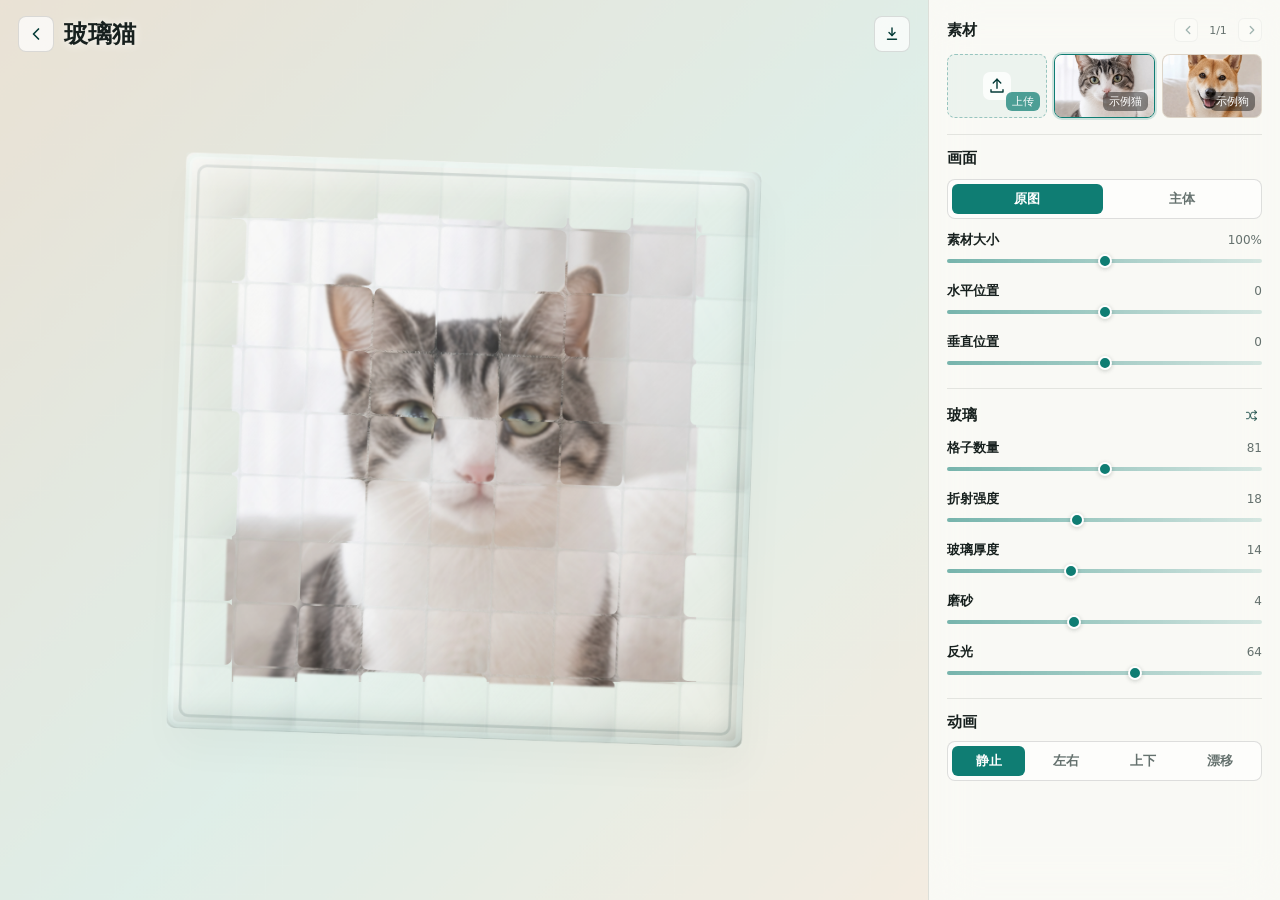
==== studios/glass-cat/index.html @ 4bf28824 "feat: initial commit with existing code" ====
<!doctype html>
<html lang="zh-CN" class="studio-document">
  <head>
    <meta charset="utf-8" />
    <meta name="viewport" content="width=device-width, initial-scale=1" />
    <title>玻璃猫 | KK园区</title>
    <link rel="icon" href="data:," />
    <link rel="stylesheet" href="../../styles/base.css" />
    <link rel="stylesheet" href="./styles.css" />
  </head>
  <body class="studio-page">
    <main class="glass-studio" aria-label="玻璃猫创意实验室">
      <div class="app-shell">
        <section class="stage-panel" aria-label="玻璃猫效果预览">
          <header class="topbar">
            <div class="brand">
              <a class="home-back-button" href="../../index.html" title="回到首页" aria-label="回到首页">
                <svg viewBox="0 0 24 24" aria-hidden="true">
                  <path d="M15 18 9 12l6-6" />
                </svg>
              </a>
              <div>
                <h1>玻璃猫</h1>
                <p>方格压花玻璃折射实验</p>
              </div>
            </div>
            <div class="toolbar">
              <button class="icon-button" id="downloadButton" type="button" title="下载当前效果" aria-label="下载当前效果">
                <svg viewBox="0 0 24 24" aria-hidden="true">
                  <path d="M12 4v10" />
                  <path d="m8 10 4 4 4-4" />
                  <path d="M6 19h12" />
                </svg>
              </button>
            </div>
          </header>

          <div class="canvas-frame">
            <canvas id="glassCanvas" width="1080" height="1350"></canvas>
            <div class="loading hidden" id="loadingState" aria-live="polite"></div>
          </div>
        </section>

        <aside class="control-panel" aria-label="创意控制台">
          <section class="panel-section asset-section">
            <div class="section-title-row">
              <h2>素材</h2>
              <div class="asset-pager" aria-label="素材分页">
                <button class="pager-button" id="assetPrev" type="button" aria-label="上一页">
                  <svg viewBox="0 0 24 24" aria-hidden="true"><path d="m15 18-6-6 6-6" /></svg>
                </button>
                <output id="assetPageValue">1/1</output>
                <button class="pager-button" id="assetNext" type="button" aria-label="下一页">
                  <svg viewBox="0 0 24 24" aria-hidden="true"><path d="m9 18 6-6-6-6" /></svg>
                </button>
              </div>
            </div>
            <input class="asset-file-input" id="fileInput" type="file" accept="image/*,.gif,video/*" />
            <div class="asset-grid" id="presetGrid"></div>
          </section>

          <section class="panel-section">
            <h2>画面</h2>
            <div class="segmented matte-grid" role="group" aria-label="主体抠图">
              <button class="segment matte-segment active" type="button" data-matte="off">原图</button>
              <button class="segment matte-segment" type="button" data-matte="on">主体</button>
            </div>
            <div class="control-row">
              <label for="sourceScale">素材大小</label>
              <output id="sourceScaleValue">100%</output>
              <input id="sourceScale" type="range" min="50" max="150" value="100" />
              <button class="range-default-button" type="button" data-control="sourceScale" data-value="100" title="回到 100%" aria-label="素材大小回到 100%"></button>
            </div>
            <div class="control-row">
              <label for="sourceX">水平位置</label>
              <output id="sourceXValue">0</output>
              <input id="sourceX" type="range" min="-50" max="50" value="0" />
              <button class="range-default-button" type="button" data-control="sourceX" data-value="0" title="回到 0" aria-label="水平位置回到 0"></button>
            </div>
            <div class="control-row">
              <label for="sourceY">垂直位置</label>
              <output id="sourceYValue">0</output>
              <input id="sourceY" type="range" min="-50" max="50" value="0" />
              <button class="range-default-button" type="button" data-control="sourceY" data-value="0" title="回到 0" aria-label="垂直位置回到 0"></button>
            </div>
          </section>

          <section class="panel-section">
            <div class="section-title-row">
              <h2>玻璃</h2>
              <button class="mini-icon-button" id="randomizeButton" type="button" title="随机玻璃参数" aria-label="随机玻璃参数">
                <svg viewBox="0 0 24 24" aria-hidden="true">
                  <path d="M4 7h3.2c2.2 0 3.2 10 6 10H20" />
                  <path d="M4 17h3.2c2.2 0 3.2-10 6-10H20" />
                  <path d="m17 4 3 3-3 3" />
                  <path d="m17 14 3 3-3 3" />
                </svg>
              </button>
            </div>
            <div class="control-row">
              <label for="gridCount">格子数量</label>
              <output id="gridCountValue">81</output>
              <input id="gridCount" type="range" min="3" max="15" step="1" value="9" />
            </div>
            <div class="control-row">
              <label for="distortion">折射强度</label>
              <output id="distortionValue">18</output>
              <input id="distortion" type="range" min="0" max="44" value="18" />
            </div>
            <div class="control-row">
              <label for="magnify">玻璃厚度</label>
              <output id="magnifyValue">14</output>
              <input id="magnify" type="range" min="100" max="136" value="114" />
            </div>
            <div class="control-row">
              <label for="softness">磨砂</label>
              <output id="softnessValue">4</output>
              <input id="softness" type="range" min="0" max="10" value="4" />
            </div>
            <div class="control-row">
              <label for="highlight">反光</label>
              <output id="highlightValue">64</output>
              <input id="highlight" type="range" min="10" max="100" value="64" />
            </div>
          </section>

          <section class="panel-section compact">
            <h2>动画</h2>
            <div class="segmented motion-grid" role="group" aria-label="动画">
              <button class="segment motion-segment active" type="button" data-motion="still">静止</button>
              <button class="segment motion-segment" type="button" data-motion="horizontal">左右</button>
              <button class="segment motion-segment" type="button" data-motion="vertical">上下</button>
              <button class="segment motion-segment" type="button" data-motion="drift">漂移</button>
            </div>
          </section>
        </aside>
      </div>
    </main>

    <video id="videoSource" muted playsinline loop hidden></video>
    <script src="./app.js?v=20260624-gif-export-fix"></script>
  </body>
</html>
---- styles/base.css ----
:root {
  color-scheme: light;
  --bg: #f7f3ec;
  --ink: #17201e;
  --muted: #65716e;
  --line: rgba(23, 32, 30, 0.14);
  --surface: rgba(255, 255, 255, 0.68);
  --surface-strong: rgba(255, 255, 255, 0.92);
  --accent: #0f7d73;
  --accent-ink: #053b37;
  --warm: #d9a057;
  --shadow: 0 24px 80px rgba(36, 43, 40, 0.14);
  --page-gutter: clamp(18px, 3.4vw, 56px);
  font-family:
    Inter, ui-sans-serif, system-ui, -apple-system, BlinkMacSystemFont, "Segoe UI",
    "PingFang SC", "Hiragino Sans GB", "Microsoft YaHei", sans-serif;
}

* {
  box-sizing: border-box;
}

body {
  margin: 0;
  min-height: 100vh;
  min-height: 100dvh;
  overflow-x: hidden;
  color: var(--ink);
  background:
    linear-gradient(135deg, rgba(249, 244, 236, 0.92) 0%, rgba(238, 244, 241, 0.96) 52%, rgba(247, 244, 239, 0.94) 100%),
    #f8faf5;
  scroll-behavior: smooth;
}
button,
input {
  font: inherit;
}
h1,
h2,
p {
  margin: 0;
}
---- studios/glass-cat/styles.css ----
.studio-document,
.studio-page {
  width: 100%;
  height: 100%;
  overflow: hidden;
}

.studio-page {
  min-height: 100vh;
  min-height: 100dvh;
}
.glass-studio {
  background: var(--bg);
}
.app-shell {
  display: grid;
  grid-template-columns: minmax(0, 1fr) 352px;
  gap: 0;
  width: 100%;
  height: 100vh;
  height: 100dvh;
  margin: 0;
  overflow: hidden;
}

.stage-panel {
  position: relative;
  display: block;
  min-height: 0;
  overflow: hidden;
  background: rgba(255, 255, 255, 0.16);
}

.topbar {
  position: absolute;
  z-index: 3;
  top: 16px;
  left: 18px;
  right: 18px;
  display: flex;
  align-items: center;
  justify-content: space-between;
  gap: 16px;
  padding: 0;
  pointer-events: none;
}

.brand {
  display: flex;
  align-items: center;
  gap: 10px;
  min-width: 0;
  padding: 0;
  color: var(--ink);
  text-shadow: 0 1px 10px rgba(255, 255, 255, 0.82);
  pointer-events: auto;
}

.home-back-button {
  display: grid;
  width: 36px;
  height: 36px;
  flex: 0 0 auto;
  place-items: center;
  color: var(--accent-ink);
  border: 1px solid var(--line);
  border-radius: 8px;
  background: rgba(255, 255, 255, 0.72);
  backdrop-filter: blur(18px);
  cursor: pointer;
}

.home-back-button:hover,
.home-back-button:focus-visible {
  border-color: rgba(15, 125, 115, 0.42);
  transform: translateY(-1px);
}

.home-back-button svg {
  width: 20px;
  height: 20px;
  fill: none;
  stroke: currentColor;
  stroke-width: 2;
  stroke-linecap: round;
  stroke-linejoin: round;
}

h1 {
  font-size: 24px;
  line-height: 1.02;
  font-weight: 760;
  letter-spacing: 0;
}

.brand p {
  display: none;
  margin-top: 4px;
  color: var(--muted);
  font-size: 14px;
  line-height: 1.25;
}

.toolbar {
  display: flex;
  gap: 6px;
  pointer-events: auto;
}

.icon-button {
  display: grid;
  width: 36px;
  height: 36px;
  place-items: center;
  color: var(--accent-ink);
  border: 1px solid var(--line);
  border-radius: 8px;
  background: rgba(255, 255, 255, 0.72);
  backdrop-filter: blur(18px);
  cursor: pointer;
}

.icon-button:hover {
  border-color: rgba(15, 125, 115, 0.42);
  transform: translateY(-1px);
}

.icon-button svg,
.upload-icon svg {
  width: 18px;
  height: 18px;
  fill: none;
  stroke: currentColor;
  stroke-width: 1.9;
  stroke-linecap: round;
  stroke-linejoin: round;
}

.canvas-frame {
  position: relative;
  display: grid;
  min-height: 0;
  width: 100%;
  height: 100%;
  padding: 0;
  overflow: hidden;
  background:
    linear-gradient(120deg, rgba(255, 255, 255, 0.38), rgba(255, 255, 255, 0.08)),
    rgba(238, 242, 238, 0.36);
}

#glassCanvas {
  display: block;
  width: 100%;
  height: 100%;
  border-radius: 0;
  box-shadow: none;
  background: #e8e2d8;
  cursor: grab;
  touch-action: none;
  user-select: none;
}

#glassCanvas.dragging {
  cursor: grabbing;
}

.loading {
  position: absolute;
  left: 50%;
  top: 50%;
  transform: translate(-50%, -50%);
  padding: 10px 14px;
  color: var(--accent-ink);
  border: 1px solid rgba(15, 125, 115, 0.18);
  border-radius: 8px;
  background: rgba(255, 255, 255, 0.76);
  font-size: 14px;
}

.loading.hidden {
  display: none;
}

.control-panel {
  display: flex;
  flex-direction: column;
  gap: 0;
  overflow: auto;
  min-height: 0;
  border-left: 1px solid rgba(23, 32, 30, 0.12);
  background: rgba(250, 251, 248, 0.76);
  backdrop-filter: blur(24px);
  padding: 18px 18px 18px;
}

.panel-section {
  display: grid;
  gap: 12px;
  padding: 14px 0 16px;
  border-bottom: 1px solid rgba(23, 32, 30, 0.1);
}

.panel-section.compact {
  gap: 10px;
}

.panel-section:first-child {
  padding-top: 0;
}

.panel-section:last-child {
  border-bottom: 0;
  padding-bottom: 0;
}

h2 {
  font-size: 15px;
  line-height: 1.2;
  font-weight: 760;
}

.section-title-row {
  display: flex;
  align-items: center;
  justify-content: space-between;
  gap: 12px;
}

.asset-pager {
  display: flex;
  align-items: center;
  gap: 6px;
}

.asset-pager output {
  min-width: 28px;
  color: var(--muted);
  font-size: 11px;
  line-height: 1;
  text-align: center;
}

.pager-button {
  display: grid;
  width: 24px;
  height: 24px;
  place-items: center;
  color: var(--accent-ink);
  border: 1px solid rgba(23, 32, 30, 0.12);
  border-radius: 6px;
  background: rgba(255, 255, 255, 0.58);
  cursor: pointer;
}

.mini-icon-button {
  display: grid;
  width: 24px;
  height: 24px;
  place-items: center;
  color: rgba(5, 59, 55, 0.66);
  border: 0;
  border-radius: 5px;
  background: transparent;
  cursor: pointer;
}

.mini-icon-button:hover {
  color: var(--accent-ink);
  background: rgba(15, 125, 115, 0.06);
}

.mini-icon-button svg {
  width: 15px;
  height: 15px;
  fill: none;
  stroke: currentColor;
  stroke-width: 1.8;
  stroke-linecap: round;
  stroke-linejoin: round;
}

.pager-button:disabled {
  opacity: 0.36;
  cursor: default;
}

.pager-button svg {
  width: 14px;
  height: 14px;
  fill: none;
  stroke: currentColor;
  stroke-width: 2.2;
  stroke-linecap: round;
  stroke-linejoin: round;
}

.asset-file-input {
  position: absolute;
  width: 1px;
  height: 1px;
  opacity: 0;
  pointer-events: auto;
}

.asset-grid {
  display: grid;
  grid-template-columns: repeat(3, minmax(0, 1fr));
  grid-auto-rows: 64px;
  gap: 7px;
}

.preset,
.upload-cell {
  position: relative;
  min-width: 0;
  padding: 0;
  overflow: hidden;
  border: 1px solid transparent;
  border-radius: 8px;
  background: #ddd5c9;
  cursor: pointer;
}

.preset img,
.preset video {
  display: block;
  width: 100%;
  height: 100%;
  object-fit: cover;
}

.preset.active {
  border-color: var(--accent);
  box-shadow: 0 0 0 2px rgba(15, 125, 115, 0.18);
}

.preset span,
.asset-label {
  position: absolute;
  right: 6px;
  bottom: 6px;
  max-width: calc(100% - 12px);
  padding: 4px 6px;
  overflow: hidden;
  color: #fff;
  background: rgba(0, 0, 0, 0.42);
  border-radius: 6px;
  font-size: 11px;
  line-height: 1;
  text-overflow: ellipsis;
  white-space: nowrap;
}

.upload-cell {
  display: grid;
  place-items: center;
  color: var(--accent-ink);
  border-style: dashed;
  border-color: rgba(15, 125, 115, 0.38);
  background: rgba(15, 125, 115, 0.05);
}

.upload-icon {
  display: grid;
  width: 28px;
  height: 28px;
  place-items: center;
  color: var(--accent-ink);
  border-radius: 7px;
  background: rgba(255, 255, 255, 0.76);
}

.upload-cell .asset-label {
  background: rgba(15, 125, 115, 0.72);
}

.control-row {
  position: relative;
  display: grid;
  grid-template-columns: 1fr auto;
  gap: 4px 12px;
  align-items: center;
}

.control-row label {
  font-size: 13px;
  font-weight: 680;
}

.control-row output {
  min-width: 44px;
  color: var(--muted);
  font-size: 12px;
  font-variant-numeric: tabular-nums;
  text-align: right;
}

.control-row input[type="range"] {
  appearance: none;
  grid-column: 1 / -1;
  width: 100%;
  height: 18px;
  margin: -1px 0 0;
  background: transparent;
  cursor: pointer;
}

.control-row input[type="range"]:focus {
  outline: none;
}

.control-row input[type="range"]:focus-visible::-webkit-slider-runnable-track {
  box-shadow: 0 0 0 2px rgba(15, 125, 115, 0.16);
}

.control-row input[type="range"]:focus-visible::-moz-range-track {
  box-shadow: 0 0 0 2px rgba(15, 125, 115, 0.16);
}

.control-row input[type="range"]::-webkit-slider-runnable-track {
  height: 4px;
  border-radius: 999px;
  background: linear-gradient(90deg, rgba(15, 125, 115, 0.56), rgba(15, 125, 115, 0.16));
}

.control-row input[type="range"]::-webkit-slider-thumb {
  appearance: none;
  width: 14px;
  height: 14px;
  margin-top: -5px;
  border: 2px solid #fff;
  border-radius: 50%;
  background: var(--accent);
  box-shadow: 0 1px 4px rgba(23, 32, 30, 0.22);
}

.control-row input[type="range"]::-moz-range-track {
  height: 4px;
  border-radius: 999px;
  background: rgba(15, 125, 115, 0.24);
}

.control-row input[type="range"]::-moz-range-progress {
  height: 4px;
  border-radius: 999px;
  background: rgba(15, 125, 115, 0.62);
}

.control-row input[type="range"]::-moz-range-thumb {
  width: 12px;
  height: 12px;
  border: 2px solid #fff;
  border-radius: 50%;
  background: var(--accent);
  box-shadow: 0 1px 4px rgba(23, 32, 30, 0.22);
}

.range-default-button {
  position: absolute;
  left: 50%;
  bottom: 0;
  width: 16px;
  height: 18px;
  padding: 0;
  transform: translateX(-50%);
  border: 0;
  border-radius: 0;
  background: transparent;
  cursor: pointer;
}

.range-default-button::after {
  position: absolute;
  left: 50%;
  top: 50%;
  width: 2px;
  height: 10px;
  content: "";
  transform: translate(-50%, -50%);
  border-radius: 999px;
  background: rgba(15, 125, 115, 0.4);
}

.range-default-button:hover,
.range-default-button:focus-visible {
  outline: none;
}

.range-default-button:hover::after,
.range-default-button:focus-visible::after {
  width: 3px;
  background: rgba(15, 125, 115, 0.62);
}

.segmented {
  display: grid;
  grid-template-columns: repeat(3, 1fr);
  gap: 4px;
  padding: 4px;
  border: 1px solid var(--line);
  border-radius: 8px;
  background: rgba(255, 255, 255, 0.62);
}

.motion-grid {
  grid-template-columns: repeat(4, 1fr);
}

.matte-grid {
  grid-template-columns: repeat(2, 1fr);
}

.segment {
  min-height: 30px;
  color: var(--muted);
  border: 0;
  border-radius: 6px;
  background: transparent;
  cursor: pointer;
  font-size: 13px;
  font-weight: 680;
}

.segment.active {
  color: #fff;
  background: var(--accent);
}

.segment:disabled {
  opacity: 0.42;
  cursor: default;
}

.toggle {
  display: flex;
  align-items: center;
  gap: 10px;
  color: var(--ink);
  font-size: 13px;
  font-weight: 650;
}

.toggle input {
  width: 18px;
  height: 18px;
  accent-color: var(--accent);
}
@media (min-width: 1041px) and (max-height: 680px) {
  .control-panel {
    padding: 14px 16px 16px;
  }

  .panel-section {
    gap: 10px;
    padding: 10px 0 12px;
  }

  .asset-grid {
    grid-auto-rows: 58px;
  }

  .segment {
    min-height: 28px;
  }
}

@media (max-width: 1040px) {
  .app-shell {
    grid-template-columns: 1fr;
    grid-template-rows: minmax(0, 1fr) minmax(230px, 40vh);
  }

  .control-panel {
    display: grid;
    grid-template-columns: repeat(2, minmax(0, 1fr));
    gap: 0 18px;
    overflow: auto;
    border-top: 1px solid rgba(23, 32, 30, 0.12);
    border-left: 0;
  }

  .panel-section:first-child {
    grid-column: auto;
  }

  .asset-grid {
    grid-template-columns: repeat(3, minmax(0, 1fr));
  }
}

@media (max-width: 700px) {
  .app-shell {
    width: 100%;
    height: 100vh;
    height: 100dvh;
    margin: 0;
    gap: 0;
    grid-template-rows: minmax(0, 54fr) minmax(0, 46fr);
  }

  .stage-panel,
  .control-panel {
    border-radius: 0;
    box-shadow: none;
  }

  .topbar {
    top: 12px;
    left: 12px;
    right: 12px;
  }

  .brand {
    gap: 8px;
  }

  .home-back-button {
    width: 24px;
    height: 24px;
  }

  h1 {
    font-size: 21px;
  }

  .icon-button {
    width: 34px;
    height: 34px;
  }

  .canvas-frame {
    padding: 0;
  }

  #glassCanvas {
    width: 100%;
    height: 100%;
  }

  .control-panel {
    grid-template-columns: 1fr;
    overflow: auto;
    padding: 14px 18px 18px;
  }
}
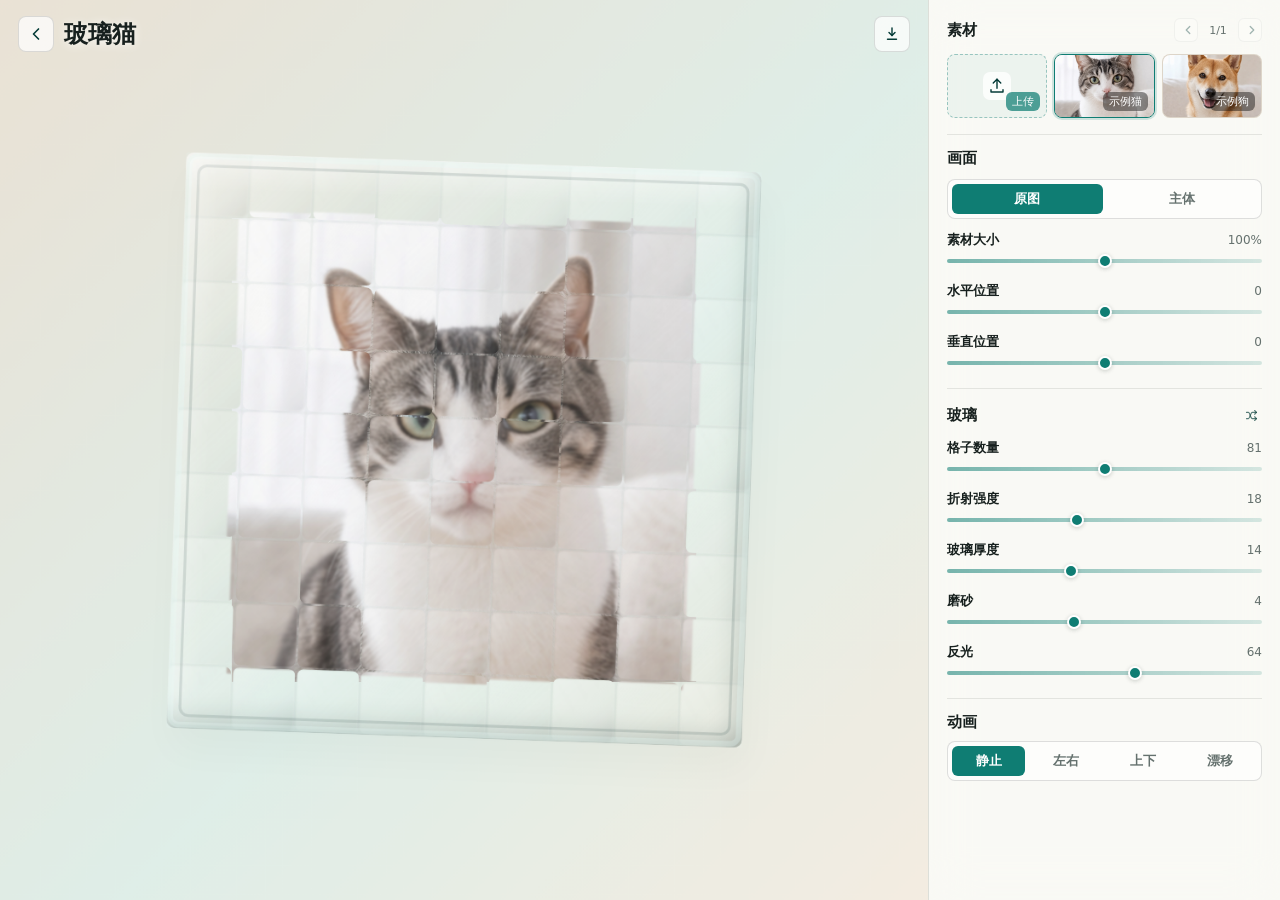
==== commit a79e4a7a: "Clean up glass cat static app" ====
--- a/studios/glass-cat/index.html
+++ b/studios/glass-cat/index.html
@@ -21,7 +21,6 @@
               </a>
               <div>
                 <h1>玻璃猫</h1>
-                <p>方格压花玻璃折射实验</p>
               </div>
             </div>
             <div class="toolbar">
@@ -42,7 +41,7 @@
         </section>
 
         <aside class="control-panel" aria-label="创意控制台">
-          <section class="panel-section asset-section">
+          <section class="panel-section">
             <div class="section-title-row">
               <h2>素材</h2>
               <div class="asset-pager" aria-label="素材分页">
@@ -138,6 +137,6 @@
     </main>
 
     <video id="videoSource" muted playsinline loop hidden></video>
-    <script src="./app.js?v=20260624-gif-export-fix"></script>
+    <script src="./app.js?v=20260624-review-cleanup"></script>
   </body>
 </html>
--- a/studios/glass-cat/styles.css
+++ b/studios/glass-cat/styles.css
@@ -93,14 +93,6 @@
   letter-spacing: 0;
 }
 
-.brand p {
-  display: none;
-  margin-top: 4px;
-  color: var(--muted);
-  font-size: 14px;
-  line-height: 1.25;
-}
-
 .toolbar {
   display: flex;
   gap: 6px;
@@ -322,8 +314,7 @@
   cursor: pointer;
 }
 
-.preset img,
-.preset video {
+.preset img {
   display: block;
   width: 100%;
   height: 100%;
@@ -532,20 +523,6 @@
   cursor: default;
 }
 
-.toggle {
-  display: flex;
-  align-items: center;
-  gap: 10px;
-  color: var(--ink);
-  font-size: 13px;
-  font-weight: 650;
-}
-
-.toggle input {
-  width: 18px;
-  height: 18px;
-  accent-color: var(--accent);
-}
 @media (min-width: 1041px) and (max-height: 680px) {
   .control-panel {
     padding: 14px 16px 16px;
